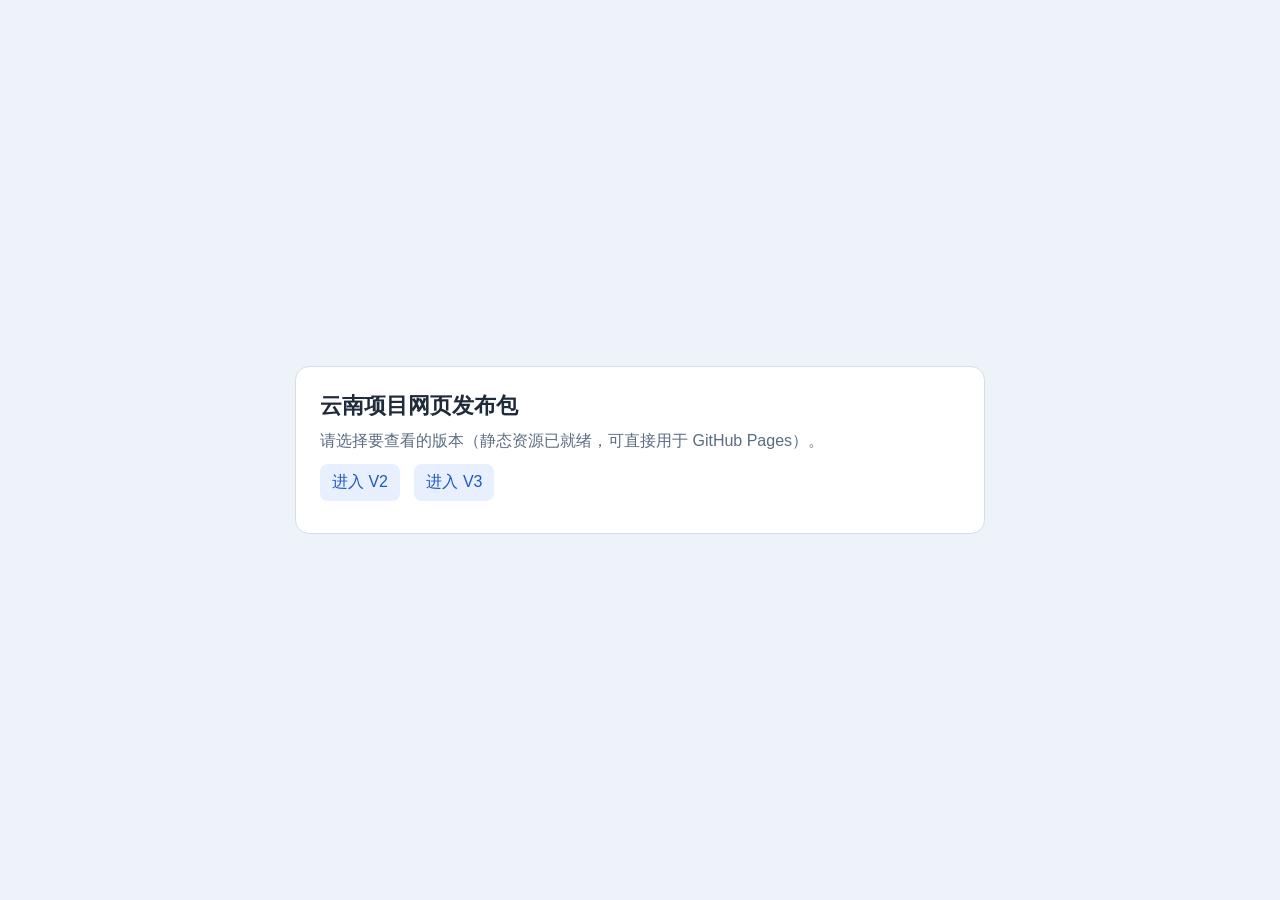
==== index.html @ e08f05f5 "Deploy Yunnan dashboard 2026-02-09 10:22:06" ====
<!doctype html>
<html lang="zh-CN">
  <head>
    <meta charset="UTF-8" />
    <meta name="viewport" content="width=device-width, initial-scale=1.0" />
    <title>云南项目驾驶舱发布包</title>
    <style>
      body {
        margin: 0;
        min-height: 100vh;
        display: grid;
        place-items: center;
        background: #eef3fa;
        font-family: "IBM Plex Sans", "PingFang SC", "Microsoft YaHei", sans-serif;
        color: #1f2a3a;
      }
      .wrap {
        width: min(640px, 92vw);
        background: #fff;
        border: 1px solid #d4deea;
        border-radius: 14px;
        padding: 24px;
      }
      h1 {
        margin: 0 0 10px;
        font-size: 22px;
      }
      p {
        margin: 0 0 12px;
        color: #5b6d83;
      }
      a {
        display: inline-block;
        margin-right: 10px;
        margin-bottom: 8px;
        padding: 8px 12px;
        border-radius: 8px;
        text-decoration: none;
        background: #e8f0ff;
        color: #1d57c2;
      }
    </style>
  </head>
  <body>
    <div class="wrap">
      <h1>云南项目网页发布包</h1>
      <p>请选择要查看的版本（静态资源已就绪，可直接用于 GitHub Pages）。</p>
      <a href="./v2/">进入 V2</a>
      <a href="./v3/">进入 V3</a>
    </div>
  </body>
</html>
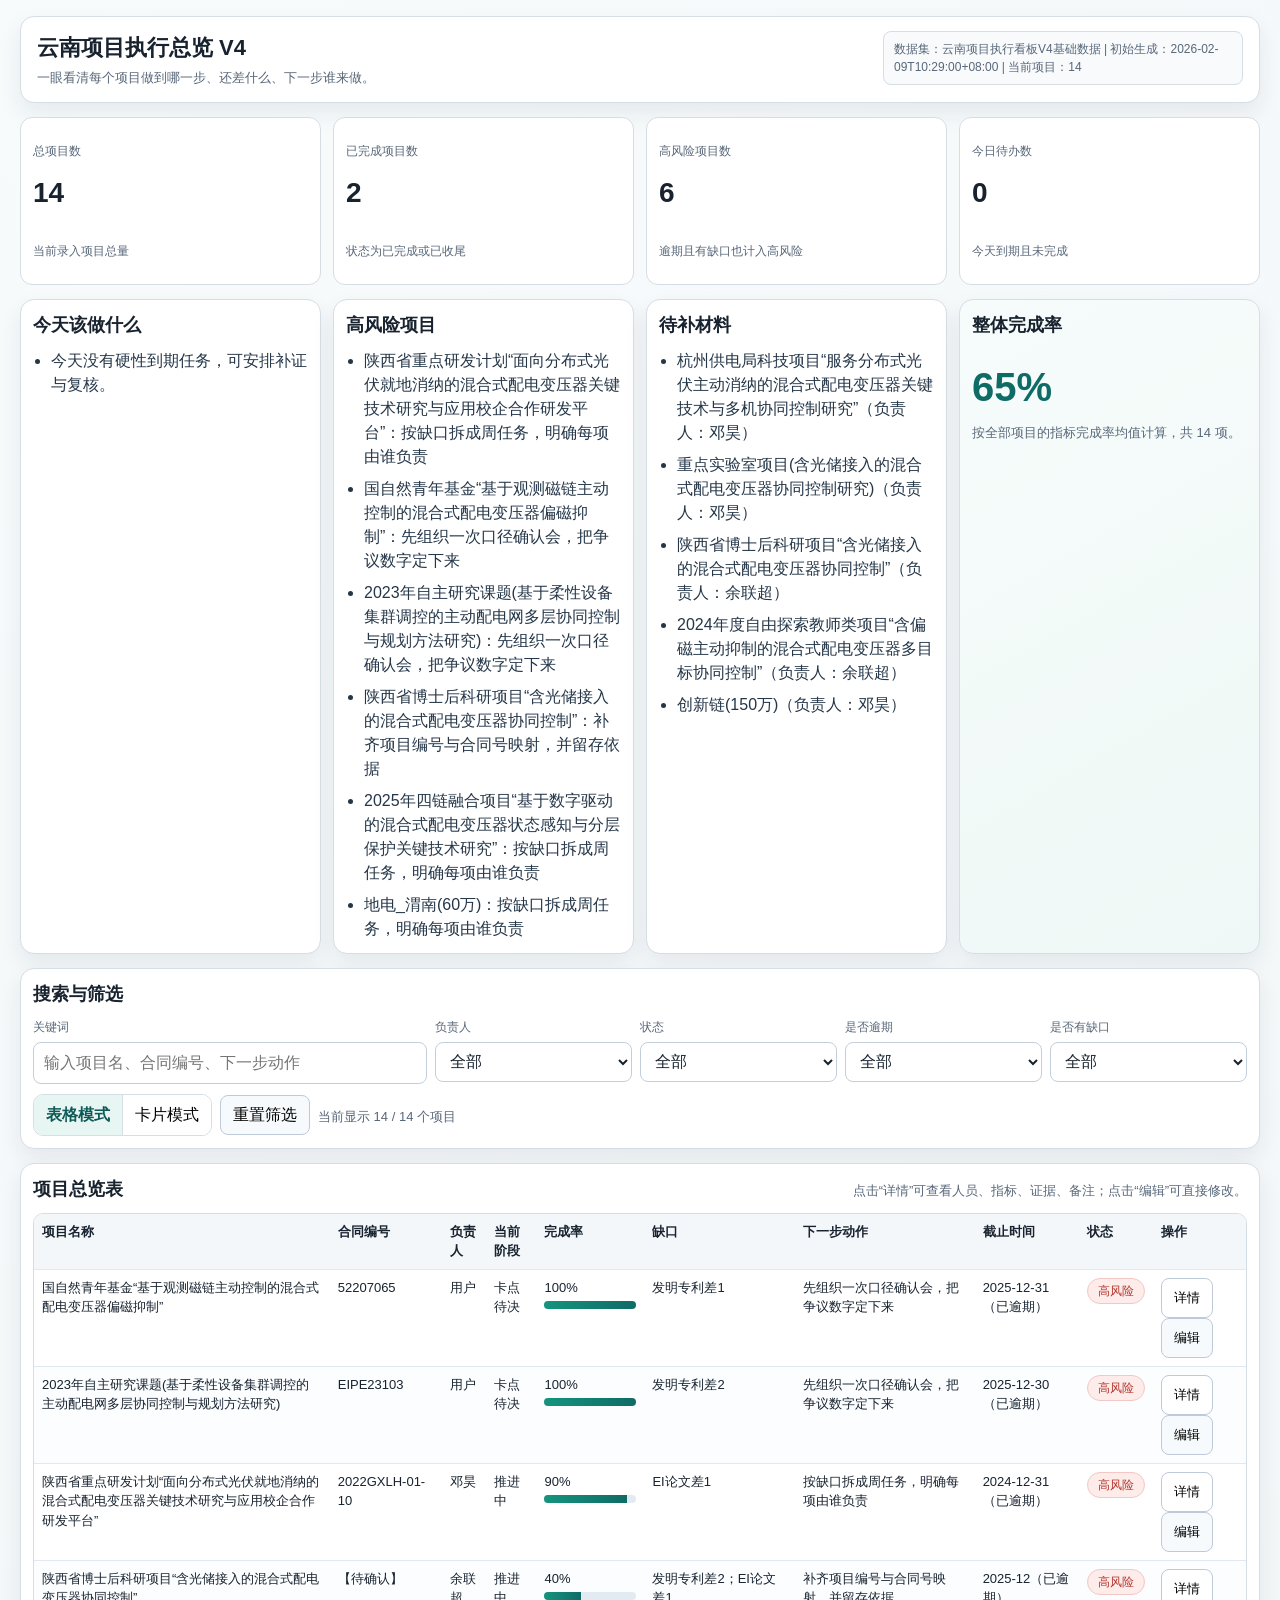
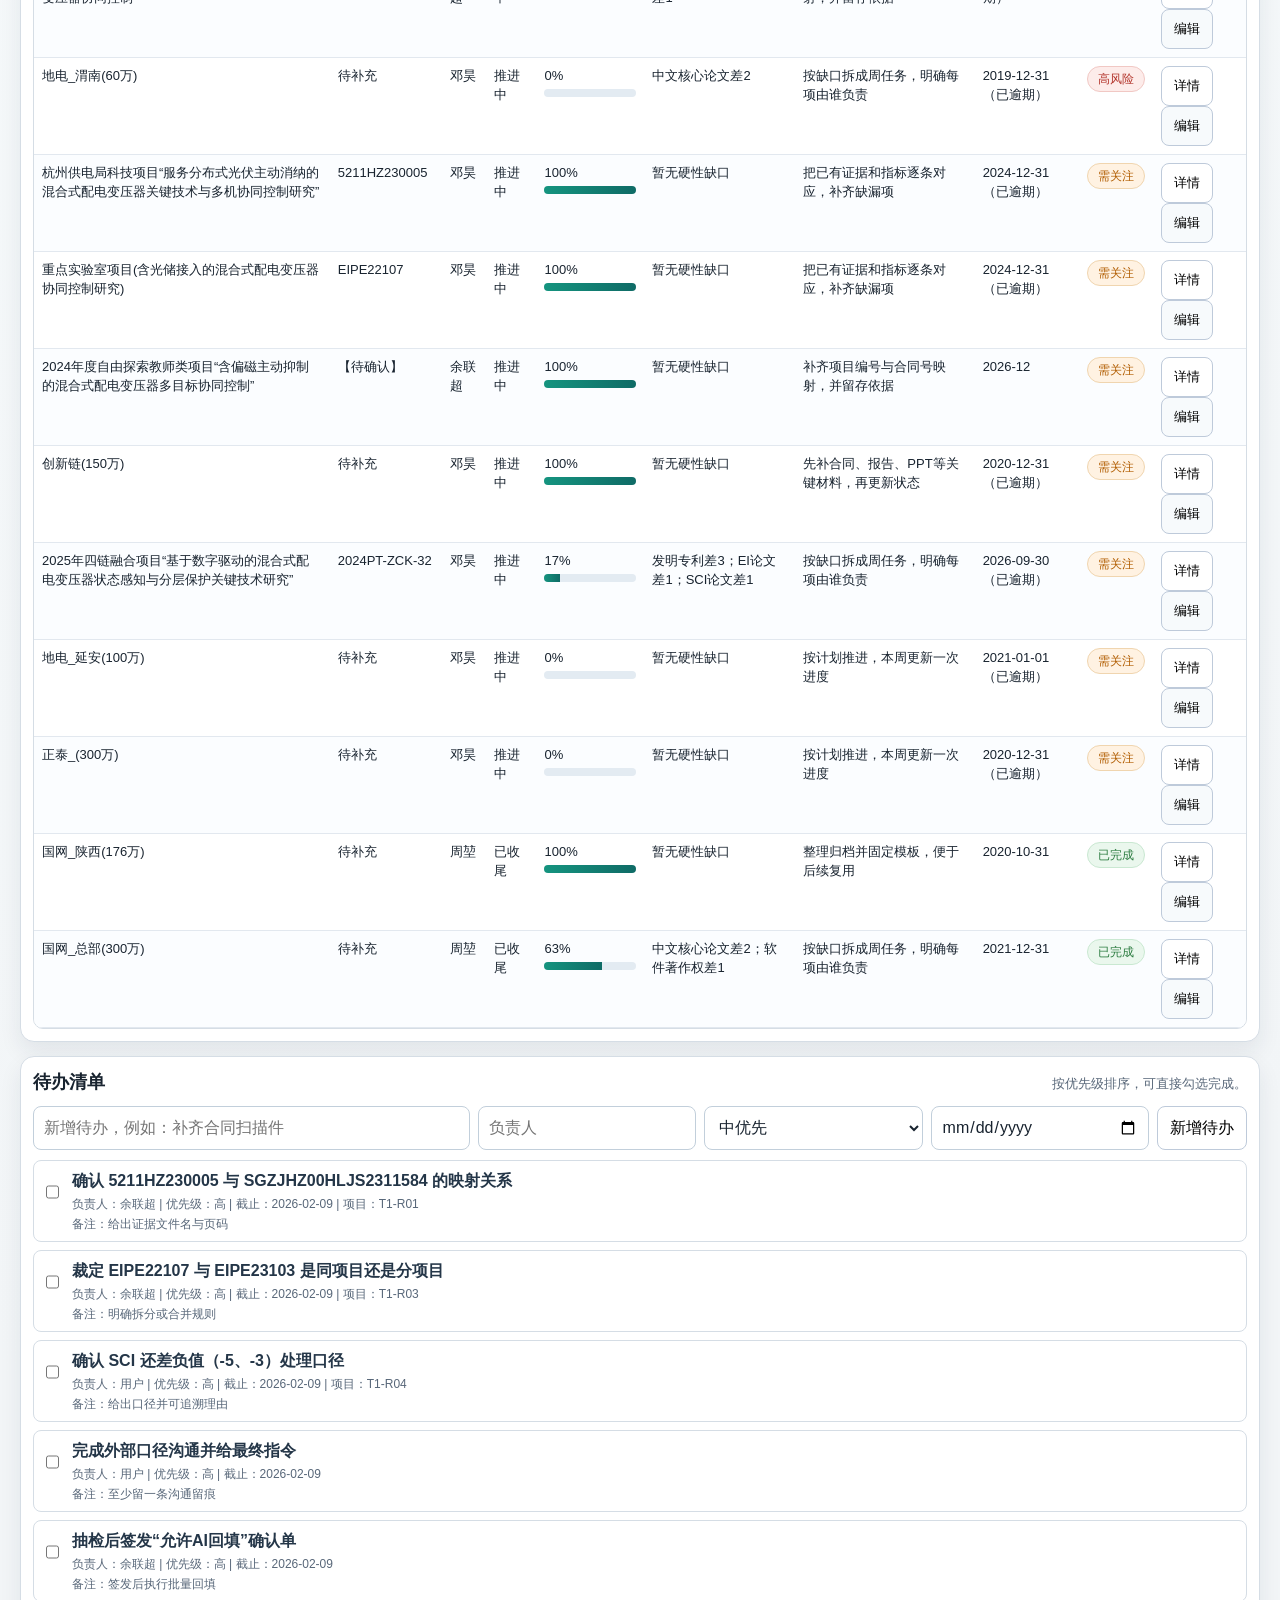
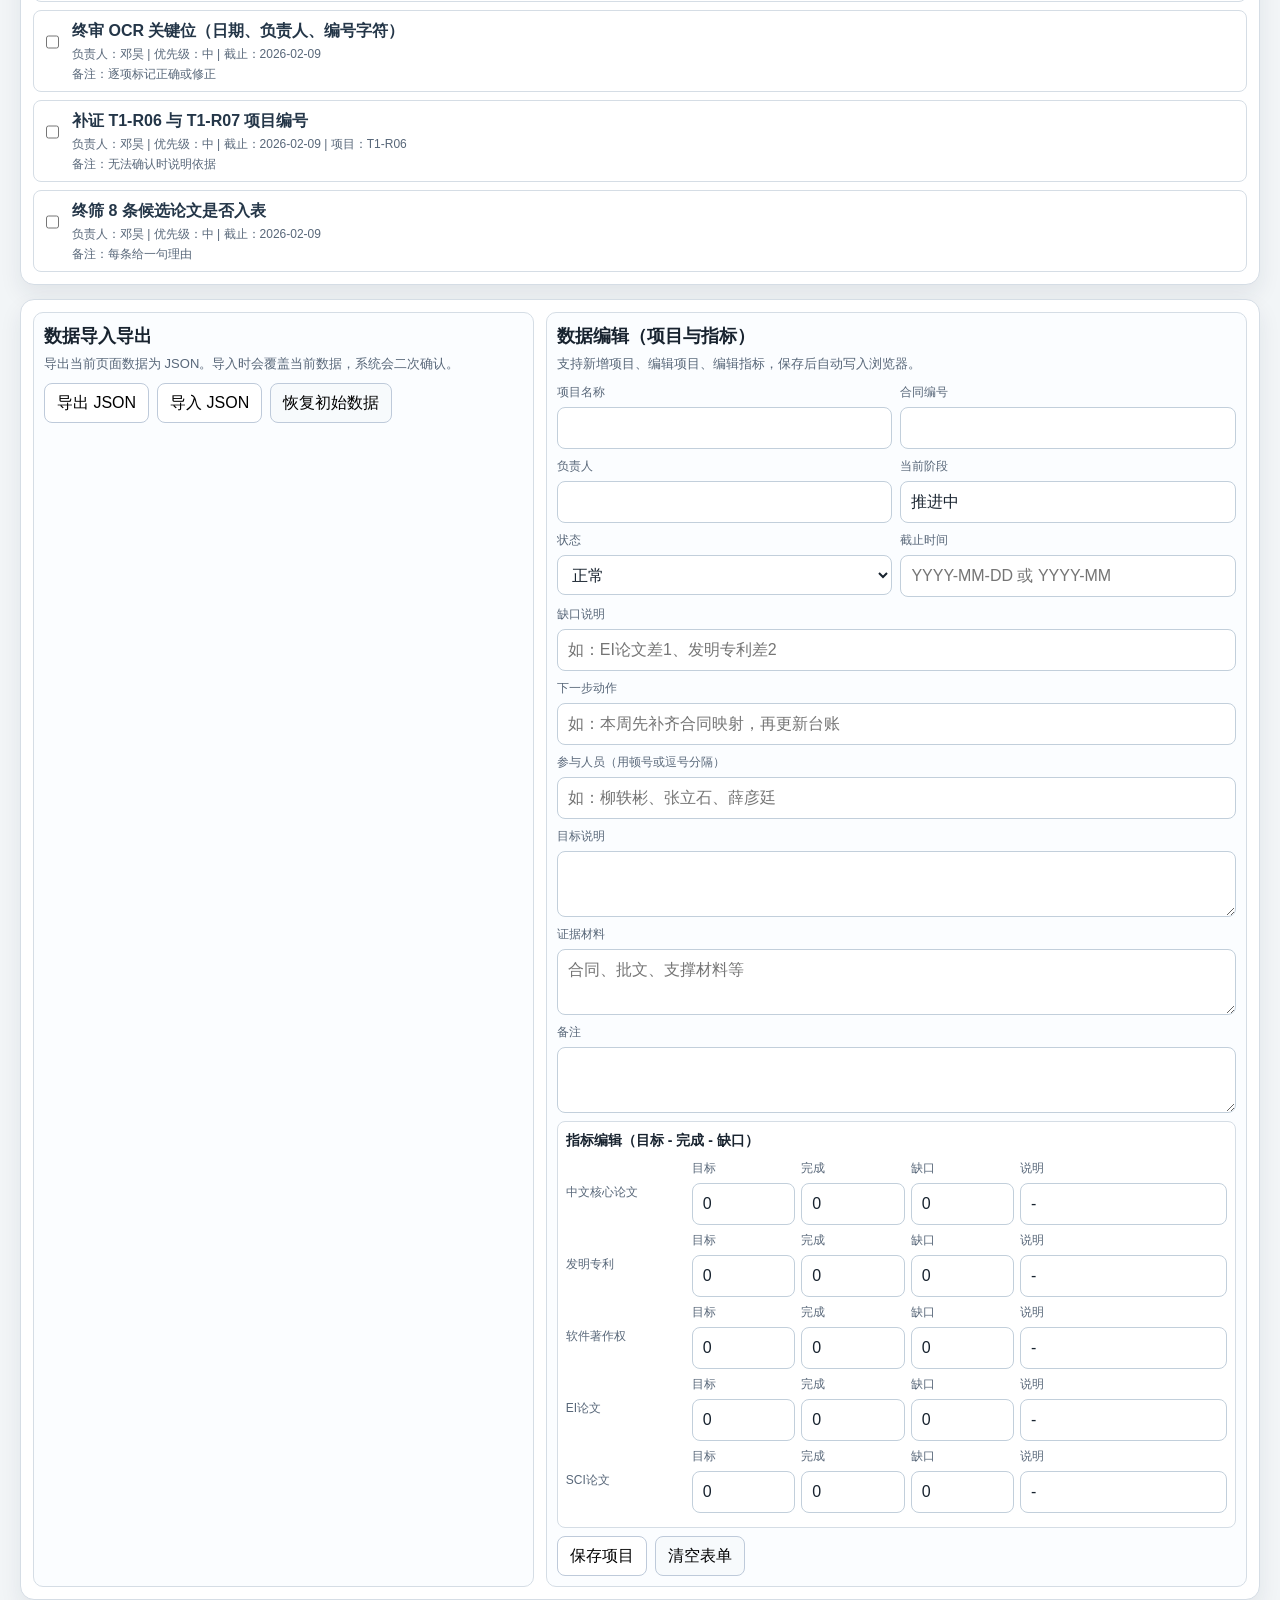
==== commit 9c8c184e: "Deploy V4 user-friendly dashboard with mobile fixes" ====
--- a/index.html
+++ b/index.html
@@ -3,50 +3,230 @@
   <head>
     <meta charset="UTF-8" />
     <meta name="viewport" content="width=device-width, initial-scale=1.0" />
-    <title>云南项目驾驶舱发布包</title>
-    <style>
-      body {
-        margin: 0;
-        min-height: 100vh;
-        display: grid;
-        place-items: center;
-        background: #eef3fa;
-        font-family: "IBM Plex Sans", "PingFang SC", "Microsoft YaHei", sans-serif;
-        color: #1f2a3a;
-      }
-      .wrap {
-        width: min(640px, 92vw);
-        background: #fff;
-        border: 1px solid #d4deea;
-        border-radius: 14px;
-        padding: 24px;
-      }
-      h1 {
-        margin: 0 0 10px;
-        font-size: 22px;
-      }
-      p {
-        margin: 0 0 12px;
-        color: #5b6d83;
-      }
-      a {
-        display: inline-block;
-        margin-right: 10px;
-        margin-bottom: 8px;
-        padding: 8px 12px;
-        border-radius: 8px;
-        text-decoration: none;
-        background: #e8f0ff;
-        color: #1d57c2;
-      }
-    </style>
+    <title>云南项目执行总览 V4</title>
+    <link rel="stylesheet" href="./styles.css" />
   </head>
   <body>
-    <div class="wrap">
-      <h1>云南项目网页发布包</h1>
-      <p>请选择要查看的版本（静态资源已就绪，可直接用于 GitHub Pages）。</p>
-      <a href="./v2/">进入 V2</a>
-      <a href="./v3/">进入 V3</a>
+    <div class="page">
+      <header class="header">
+        <div>
+          <h1>云南项目执行总览 V4</h1>
+          <p>一眼看清每个项目做到哪一步、还差什么、下一步谁来做。</p>
+        </div>
+        <div class="header-meta" id="headerMeta">正在加载数据...</div>
+      </header>
+
+      <section class="cards" id="topCards"></section>
+
+      <section class="home-panels">
+        <article class="panel">
+          <h2>今天该做什么</h2>
+          <ul id="todayList" class="list"></ul>
+        </article>
+        <article class="panel">
+          <h2>高风险项目</h2>
+          <ul id="riskList" class="list"></ul>
+        </article>
+        <article class="panel">
+          <h2>待补材料</h2>
+          <ul id="materialList" class="list"></ul>
+        </article>
+        <article class="panel total-panel">
+          <h2>整体完成率</h2>
+          <p class="big-number" id="overallRate">0%</p>
+          <p class="hint" id="overallHint">-</p>
+        </article>
+      </section>
+
+      <section class="panel filters">
+        <h2>搜索与筛选</h2>
+        <div class="filter-grid">
+          <label>
+            <span>关键词</span>
+            <input id="keywordInput" type="search" placeholder="输入项目名、合同编号、下一步动作" />
+          </label>
+          <label>
+            <span>负责人</span>
+            <select id="ownerFilter"></select>
+          </label>
+          <label>
+            <span>状态</span>
+            <select id="statusFilter"></select>
+          </label>
+          <label>
+            <span>是否逾期</span>
+            <select id="overdueFilter">
+              <option value="all">全部</option>
+              <option value="yes">仅看逾期</option>
+              <option value="no">仅看未逾期</option>
+            </select>
+          </label>
+          <label>
+            <span>是否有缺口</span>
+            <select id="gapFilter">
+              <option value="all">全部</option>
+              <option value="yes">仅看有缺口</option>
+              <option value="no">仅看无缺口</option>
+            </select>
+          </label>
+        </div>
+        <div class="filter-actions">
+          <div class="mode-switch" role="group" aria-label="视图模式">
+            <button id="modeTable" class="btn active">表格模式</button>
+            <button id="modeCard" class="btn">卡片模式</button>
+          </div>
+          <button id="resetFilterBtn" class="btn ghost">重置筛选</button>
+          <p class="hint" id="resultInfo">0 条</p>
+        </div>
+      </section>
+
+      <section class="panel">
+        <div class="section-head">
+          <h2>项目总览表</h2>
+          <p class="hint">点击“详情”可查看人员、指标、证据、备注；点击“编辑”可直接修改。</p>
+        </div>
+        <div id="projectTableWrap" class="table-wrap">
+          <table>
+            <thead>
+              <tr>
+                <th>项目名称</th>
+                <th>合同编号</th>
+                <th>负责人</th>
+                <th>当前阶段</th>
+                <th>完成率</th>
+                <th>缺口</th>
+                <th>下一步动作</th>
+                <th>截止时间</th>
+                <th>状态</th>
+                <th>操作</th>
+              </tr>
+            </thead>
+            <tbody id="projectTableBody"></tbody>
+          </table>
+        </div>
+        <div id="projectCardList" class="project-cards hidden"></div>
+      </section>
+
+      <section class="panel">
+        <div class="section-head">
+          <h2>待办清单</h2>
+          <p class="hint">按优先级排序，可直接勾选完成。</p>
+        </div>
+        <form id="todoForm" class="inline-form">
+          <input id="todoTitle" type="text" placeholder="新增待办，例如：补齐合同扫描件" required />
+          <input id="todoOwner" type="text" placeholder="负责人" />
+          <select id="todoPriority">
+            <option value="高">高优先</option>
+            <option value="中" selected>中优先</option>
+            <option value="低">低优先</option>
+          </select>
+          <input id="todoDueDate" type="date" />
+          <button class="btn" type="submit">新增待办</button>
+        </form>
+        <ul id="todoList" class="todo-list"></ul>
+      </section>
+
+      <section class="panel tools-panel">
+        <div class="tools-col">
+          <h2>数据导入导出</h2>
+          <p class="hint">导出当前页面数据为 JSON。导入时会覆盖当前数据，系统会二次确认。</p>
+          <div class="tool-actions">
+            <button id="exportBtn" class="btn">导出 JSON</button>
+            <button id="importBtn" class="btn">导入 JSON</button>
+            <button id="restoreBtn" class="btn ghost">恢复初始数据</button>
+            <input id="importInput" type="file" accept="application/json" hidden />
+          </div>
+        </div>
+
+        <div class="tools-col">
+          <h2>数据编辑（项目与指标）</h2>
+          <p class="hint">支持新增项目、编辑项目、编辑指标，保存后自动写入浏览器。</p>
+          <form id="projectForm" class="project-form">
+            <input id="projectId" type="hidden" />
+            <label>
+              <span>项目名称</span>
+              <input id="projectName" type="text" required />
+            </label>
+            <label>
+              <span>合同编号</span>
+              <input id="contractNo" type="text" />
+            </label>
+            <label>
+              <span>负责人</span>
+              <input id="projectOwner" type="text" />
+            </label>
+            <label>
+              <span>当前阶段</span>
+              <input id="currentStage" type="text" placeholder="如：推进中" />
+            </label>
+            <label>
+              <span>状态</span>
+              <select id="projectStatus">
+                <option value="正常">正常</option>
+                <option value="需关注">需关注</option>
+                <option value="高风险">高风险</option>
+                <option value="已完成">已完成</option>
+              </select>
+            </label>
+            <label>
+              <span>截止时间</span>
+              <input id="deadline" type="text" placeholder="YYYY-MM-DD 或 YYYY-MM" />
+            </label>
+            <label class="full">
+              <span>缺口说明</span>
+              <input id="gapSummary" type="text" placeholder="如：EI论文差1、发明专利差2" />
+            </label>
+            <label class="full">
+              <span>下一步动作</span>
+              <input id="nextAction" type="text" placeholder="如：本周先补齐合同映射，再更新台账" />
+            </label>
+            <label class="full">
+              <span>参与人员（用顿号或逗号分隔）</span>
+              <input id="peopleText" type="text" placeholder="如：柳轶彬、张立石、薛彦廷" />
+            </label>
+            <label class="full">
+              <span>目标说明</span>
+              <textarea id="targetSummary" rows="2"></textarea>
+            </label>
+            <label class="full">
+              <span>证据材料</span>
+              <textarea id="supportEvidence" rows="2" placeholder="合同、批文、支撑材料等"></textarea>
+            </label>
+            <label class="full">
+              <span>备注</span>
+              <textarea id="notes" rows="2"></textarea>
+            </label>
+
+            <div class="metrics-editor full">
+              <h3>指标编辑（目标 - 完成 - 缺口）</h3>
+              <div id="metricRows"></div>
+            </div>
+
+            <div class="form-actions full">
+              <button class="btn" type="submit">保存项目</button>
+              <button id="clearProjectBtn" class="btn ghost" type="button">清空表单</button>
+            </div>
+          </form>
+        </div>
+      </section>
     </div>
+
+    <div id="drawerMask" class="drawer-mask" aria-hidden="true">
+      <aside class="drawer">
+        <header>
+          <h3 id="drawerTitle">项目详情</h3>
+          <button id="drawerClose" class="btn ghost">关闭</button>
+        </header>
+        <div class="drawer-tabs" id="drawerTabs">
+          <button data-tab="basic" class="active">基础信息</button>
+          <button data-tab="metrics">指标详情</button>
+          <button data-tab="evidence">证据与备注</button>
+        </div>
+        <div id="drawerContent" class="drawer-content"></div>
+      </aside>
+    </div>
+
+    <div id="toast" class="toast" role="status" aria-live="polite"></div>
+    <script src="./app.js"></script>
   </body>
 </html>
--- a/styles.css
+++ b/styles.css
@@ -0,0 +1,738 @@
+:root {
+  --bg: #f2f5f7;
+  --panel: #ffffff;
+  --line: #d5dde5;
+  --text: #18232f;
+  --muted: #586779;
+  --brand: #0f6b66;
+  --brand-soft: #e7f5f3;
+  --warn: #b15d00;
+  --warn-soft: #fff2e2;
+  --risk: #b3352c;
+  --risk-soft: #fdecea;
+  --done: #2a7b3f;
+  --done-soft: #eaf7ed;
+  --shadow: 0 10px 22px rgba(20, 42, 66, 0.08);
+}
+
+* {
+  box-sizing: border-box;
+}
+
+html,
+body {
+  margin: 0;
+  padding: 0;
+  overflow-x: clip;
+}
+
+body {
+  background: radial-gradient(circle at 10% 0%, #f7fbfc 0%, var(--bg) 60%);
+  color: var(--text);
+  font-family: "Noto Sans SC", "PingFang SC", "Microsoft YaHei", sans-serif;
+  line-height: 1.5;
+}
+
+.page {
+  width: min(1240px, 100% - 32px);
+  margin: 16px auto 28px;
+  display: grid;
+  gap: 14px;
+}
+
+.header,
+.panel {
+  border: 1px solid var(--line);
+  border-radius: 14px;
+  background: var(--panel);
+  box-shadow: var(--shadow);
+}
+
+.header {
+  display: flex;
+  justify-content: space-between;
+  gap: 12px;
+  align-items: start;
+  padding: 14px 16px;
+}
+
+h1,
+h2,
+h3 {
+  margin: 0;
+  font-weight: 700;
+}
+
+h1 {
+  font-size: 22px;
+}
+
+h2 {
+  font-size: 18px;
+}
+
+.header p,
+.hint {
+  margin: 4px 0 0;
+  color: var(--muted);
+  font-size: 13px;
+}
+
+.header-meta {
+  font-size: 12px;
+  color: var(--muted);
+  background: #f8fafc;
+  border: 1px solid var(--line);
+  border-radius: 8px;
+  padding: 8px 10px;
+  max-width: 360px;
+}
+
+.cards {
+  display: grid;
+  grid-template-columns: repeat(4, minmax(0, 1fr));
+  gap: 12px;
+}
+
+.card {
+  border: 1px solid var(--line);
+  border-radius: 12px;
+  padding: 12px;
+  background: #fff;
+}
+
+.card .label {
+  color: var(--muted);
+  font-size: 12px;
+}
+
+.card .value {
+  font-size: 28px;
+  font-weight: 700;
+  margin-top: 8px;
+}
+
+.card .sub {
+  margin-top: 6px;
+  color: var(--muted);
+  font-size: 12px;
+}
+
+.home-panels {
+  display: grid;
+  grid-template-columns: repeat(4, minmax(0, 1fr));
+  gap: 12px;
+}
+
+.panel {
+  padding: 12px;
+}
+
+.list,
+.todo-list {
+  margin: 10px 0 0;
+  padding-left: 18px;
+  display: grid;
+  gap: 8px;
+}
+
+.list li,
+.todo-list li {
+  color: #243648;
+  word-break: break-word;
+}
+
+.big-number {
+  margin: 18px 0 6px;
+  font-size: 40px;
+  font-weight: 750;
+  color: var(--brand);
+}
+
+.total-panel {
+  background: linear-gradient(150deg, #f6fcfb, #eff8f6);
+}
+
+.filters h2,
+.section-head {
+  display: flex;
+  justify-content: space-between;
+  gap: 10px;
+  align-items: baseline;
+}
+
+.filter-grid {
+  margin-top: 10px;
+  display: grid;
+  grid-template-columns: minmax(220px, 2fr) repeat(4, minmax(130px, 1fr));
+  gap: 8px;
+}
+
+label,
+.inline-form,
+.project-form {
+  display: flex;
+  flex-direction: column;
+  gap: 6px;
+}
+
+label span {
+  font-size: 12px;
+  color: var(--muted);
+}
+
+input,
+select,
+textarea,
+button {
+  font: inherit;
+}
+
+input,
+select,
+textarea {
+  min-height: 40px;
+  border: 1px solid #c2cfdb;
+  border-radius: 8px;
+  padding: 8px 10px;
+  color: var(--text);
+  background: #fff;
+}
+
+textarea {
+  resize: vertical;
+}
+
+input:focus,
+select:focus,
+textarea:focus {
+  outline: none;
+  border-color: #7ea9c8;
+  box-shadow: 0 0 0 2px rgba(15, 107, 102, 0.14);
+}
+
+.filter-actions {
+  margin-top: 10px;
+  display: flex;
+  flex-wrap: wrap;
+  align-items: center;
+  gap: 8px;
+}
+
+.mode-switch {
+  display: inline-flex;
+  border: 1px solid var(--line);
+  border-radius: 10px;
+  overflow: hidden;
+}
+
+.btn {
+  min-height: 40px;
+  padding: 0 12px;
+  border: 1px solid #becada;
+  border-radius: 8px;
+  background: #fff;
+  cursor: pointer;
+}
+
+.mode-switch .btn {
+  border: 0;
+  border-right: 1px solid var(--line);
+  border-radius: 0;
+}
+
+.mode-switch .btn:last-child {
+  border-right: 0;
+}
+
+.btn:hover {
+  background: #f4fbfa;
+}
+
+.btn.ghost {
+  background: #f7fafc;
+}
+
+.btn.active {
+  background: var(--brand-soft);
+  color: #0d5a56;
+  font-weight: 650;
+}
+
+.table-wrap {
+  margin-top: 10px;
+  width: 100%;
+  overflow: auto;
+  border: 1px solid var(--line);
+  border-radius: 10px;
+}
+
+table {
+  width: 100%;
+  min-width: 1080px;
+  border-collapse: collapse;
+  font-size: 13px;
+}
+
+th,
+td {
+  border-bottom: 1px solid #e2e8ef;
+  padding: 8px;
+  text-align: left;
+  vertical-align: top;
+}
+
+th {
+  background: #f3f7fa;
+  position: sticky;
+  top: 0;
+  z-index: 1;
+}
+
+tbody tr:nth-child(even) {
+  background: #fbfdff;
+}
+
+tbody tr:hover {
+  background: #f0faf8;
+}
+
+.project-name {
+  min-width: 240px;
+  max-width: 340px;
+  word-break: break-word;
+}
+
+.progress {
+  min-width: 100px;
+}
+
+.progress-bar {
+  margin-top: 4px;
+  width: 92px;
+  height: 8px;
+  background: #e3ebf2;
+  border-radius: 999px;
+  overflow: hidden;
+}
+
+.progress-fill {
+  height: 100%;
+  background: linear-gradient(90deg, #15947f, #0f6b66);
+}
+
+.badge {
+  display: inline-flex;
+  align-items: center;
+  border: 1px solid transparent;
+  border-radius: 999px;
+  font-size: 12px;
+  line-height: 24px;
+  padding: 0 10px;
+  white-space: nowrap;
+}
+
+.badge-risk {
+  color: var(--risk);
+  background: var(--risk-soft);
+  border-color: #f1c8c4;
+}
+
+.badge-watch {
+  color: var(--warn);
+  background: var(--warn-soft);
+  border-color: #f0d5af;
+}
+
+.badge-normal {
+  color: #31688a;
+  background: #eaf4fb;
+  border-color: #c6dfef;
+}
+
+.badge-done {
+  color: var(--done);
+  background: var(--done-soft);
+  border-color: #c9e8d1;
+}
+
+.project-cards {
+  margin-top: 10px;
+  display: grid;
+  gap: 10px;
+}
+
+.project-item {
+  border: 1px solid var(--line);
+  border-radius: 10px;
+  padding: 10px;
+  background: #fff;
+}
+
+.item-head {
+  display: flex;
+  justify-content: space-between;
+  gap: 8px;
+  align-items: start;
+}
+
+.item-title {
+  margin: 0;
+  font-size: 15px;
+  font-weight: 700;
+  word-break: break-word;
+}
+
+.item-grid {
+  margin-top: 8px;
+  display: grid;
+  grid-template-columns: repeat(2, minmax(0, 1fr));
+  gap: 6px;
+  font-size: 13px;
+}
+
+.item-grid p {
+  margin: 0;
+  color: #2d4258;
+}
+
+.item-actions {
+  margin-top: 10px;
+  display: flex;
+  gap: 8px;
+}
+
+.inline-form {
+  margin-top: 10px;
+  display: grid;
+  gap: 8px;
+  grid-template-columns: minmax(220px, 2fr) repeat(3, minmax(110px, 1fr)) auto;
+}
+
+.todo-list {
+  list-style: none;
+  padding: 0;
+}
+
+.todo-row {
+  display: flex;
+  gap: 10px;
+  align-items: start;
+  padding: 8px;
+  border: 1px solid var(--line);
+  border-radius: 8px;
+  background: #fff;
+}
+
+.todo-row.done {
+  opacity: 0.7;
+  background: #f9fbfc;
+}
+
+.todo-main {
+  flex: 1;
+  min-width: 0;
+}
+
+.todo-title {
+  margin: 0;
+  font-weight: 600;
+  word-break: break-word;
+}
+
+.todo-meta {
+  margin: 2px 0 0;
+  font-size: 12px;
+  color: var(--muted);
+}
+
+.tools-panel {
+  display: grid;
+  grid-template-columns: minmax(0, 1fr) minmax(0, 1.4fr);
+  gap: 12px;
+}
+
+.tools-col {
+  border: 1px solid var(--line);
+  border-radius: 10px;
+  padding: 10px;
+  background: #fbfdff;
+}
+
+.tool-actions {
+  margin-top: 10px;
+  display: flex;
+  flex-wrap: wrap;
+  gap: 8px;
+}
+
+.project-form {
+  margin-top: 10px;
+  display: grid;
+  grid-template-columns: repeat(2, minmax(0, 1fr));
+  gap: 8px;
+}
+
+.project-form .full {
+  grid-column: 1 / -1;
+}
+
+.metrics-editor {
+  border: 1px solid var(--line);
+  border-radius: 8px;
+  padding: 8px;
+  background: #fff;
+}
+
+.metrics-editor h3 {
+  margin: 0 0 8px;
+  font-size: 14px;
+}
+
+.metric-row {
+  display: grid;
+  grid-template-columns: 120px repeat(3, minmax(80px, 1fr)) minmax(150px, 2fr);
+  gap: 6px;
+  margin-bottom: 6px;
+}
+
+.metric-row label {
+  margin: 0;
+}
+
+.metric-row .metric-name {
+  display: grid;
+  place-items: center start;
+  font-size: 12px;
+  color: var(--muted);
+}
+
+.form-actions {
+  display: flex;
+  gap: 8px;
+  justify-content: flex-start;
+}
+
+.drawer-mask {
+  position: fixed;
+  inset: 0;
+  background: rgba(12, 25, 40, 0.35);
+  display: none;
+  justify-content: flex-end;
+  z-index: 99;
+}
+
+.drawer-mask.open {
+  display: flex;
+}
+
+.drawer {
+  width: min(560px, 100%);
+  height: 100%;
+  background: #fff;
+  display: flex;
+  flex-direction: column;
+}
+
+.drawer header {
+  border-bottom: 1px solid var(--line);
+  padding: 10px;
+  display: flex;
+  justify-content: space-between;
+  align-items: center;
+}
+
+.drawer-tabs {
+  display: flex;
+  gap: 6px;
+  padding: 8px 10px;
+  border-bottom: 1px solid var(--line);
+}
+
+.drawer-tabs button {
+  border: 1px solid var(--line);
+  border-radius: 999px;
+  background: #fff;
+  padding: 4px 10px;
+  cursor: pointer;
+}
+
+.drawer-tabs button.active {
+  background: var(--brand-soft);
+  border-color: #acd7d3;
+  color: #0d5a56;
+  font-weight: 600;
+}
+
+.drawer-content {
+  padding: 12px;
+  overflow: auto;
+}
+
+.kv {
+  display: grid;
+  grid-template-columns: 100px 1fr;
+  gap: 8px;
+  margin-bottom: 8px;
+  font-size: 13px;
+}
+
+.kv dt {
+  color: var(--muted);
+}
+
+.kv dd {
+  margin: 0;
+  word-break: break-word;
+}
+
+.metric-table {
+  width: 100%;
+  min-width: 0;
+  border-collapse: collapse;
+}
+
+.metric-table th,
+.metric-table td {
+  border: 1px solid #d9e3ed;
+  padding: 6px;
+  font-size: 13px;
+}
+
+.hidden {
+  display: none !important;
+}
+
+.toast {
+  position: fixed;
+  left: 50%;
+  bottom: 18px;
+  transform: translateX(-50%);
+  background: #1f303f;
+  color: #fff;
+  border-radius: 999px;
+  padding: 8px 14px;
+  font-size: 12px;
+  opacity: 0;
+  pointer-events: none;
+  transition: opacity 0.2s;
+  z-index: 120;
+}
+
+.toast.show {
+  opacity: 1;
+}
+
+@media (max-width: 1080px) {
+  .cards,
+  .home-panels {
+    grid-template-columns: repeat(2, minmax(0, 1fr));
+  }
+
+  .filter-grid {
+    grid-template-columns: repeat(3, minmax(0, 1fr));
+  }
+
+  .filter-grid label:first-child {
+    grid-column: 1 / -1;
+  }
+
+  .tools-panel {
+    grid-template-columns: 1fr;
+  }
+
+  .inline-form {
+    grid-template-columns: repeat(2, minmax(0, 1fr));
+  }
+
+  .inline-form button {
+    grid-column: 1 / -1;
+  }
+}
+
+@media (max-width: 760px) {
+  .page {
+    width: min(1240px, 100% - 20px);
+    margin: 10px auto 20px;
+  }
+
+  .header {
+    flex-direction: column;
+  }
+
+  .header-meta {
+    max-width: 100%;
+  }
+
+  .cards,
+  .home-panels,
+  .filter-grid,
+  .project-form,
+  .inline-form {
+    grid-template-columns: 1fr;
+  }
+
+  .section-head,
+  .filters h2 {
+    display: block;
+  }
+
+  .filter-actions {
+    flex-direction: column;
+    align-items: stretch;
+  }
+
+  .mode-switch {
+    width: 100%;
+  }
+
+  .mode-switch .btn {
+    width: 50%;
+  }
+
+
+  .item-grid {
+    grid-template-columns: 1fr;
+  }
+
+  .item-actions {
+    flex-wrap: wrap;
+  }
+
+  .metric-row {
+    grid-template-columns: 1fr;
+    border: 1px dashed var(--line);
+    border-radius: 8px;
+    padding: 6px;
+  }
+
+  .metric-row .metric-name {
+    padding-bottom: 4px;
+    border-bottom: 1px solid #e3eaf0;
+  }
+
+  .drawer {
+    width: 100%;
+  }
+
+  .kv {
+    grid-template-columns: 78px 1fr;
+  }
+}
+
+@media (max-width: 430px) {
+  .card .value {
+    font-size: 24px;
+  }
+
+  h1 {
+    font-size: 20px;
+  }
+
+  .btn,
+  input,
+  select,
+  textarea {
+    min-height: 42px;
+  }
+}
